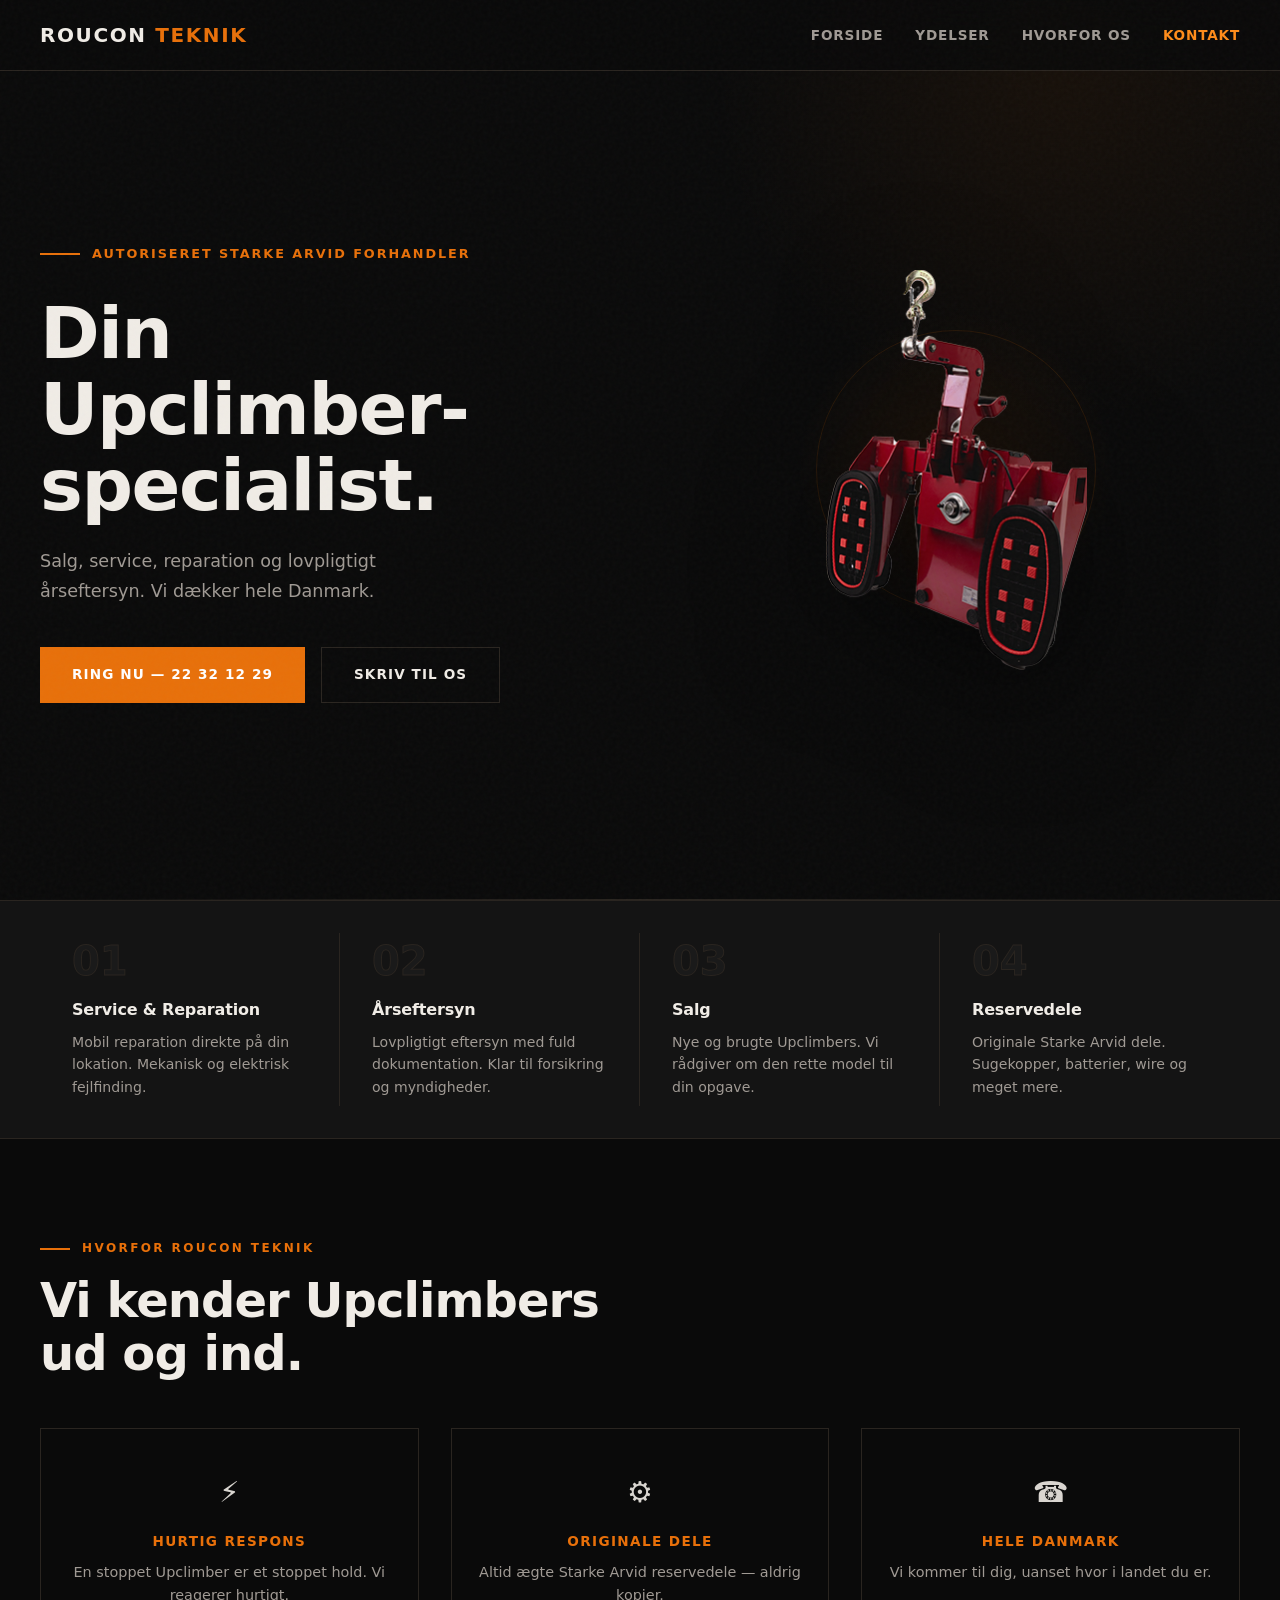
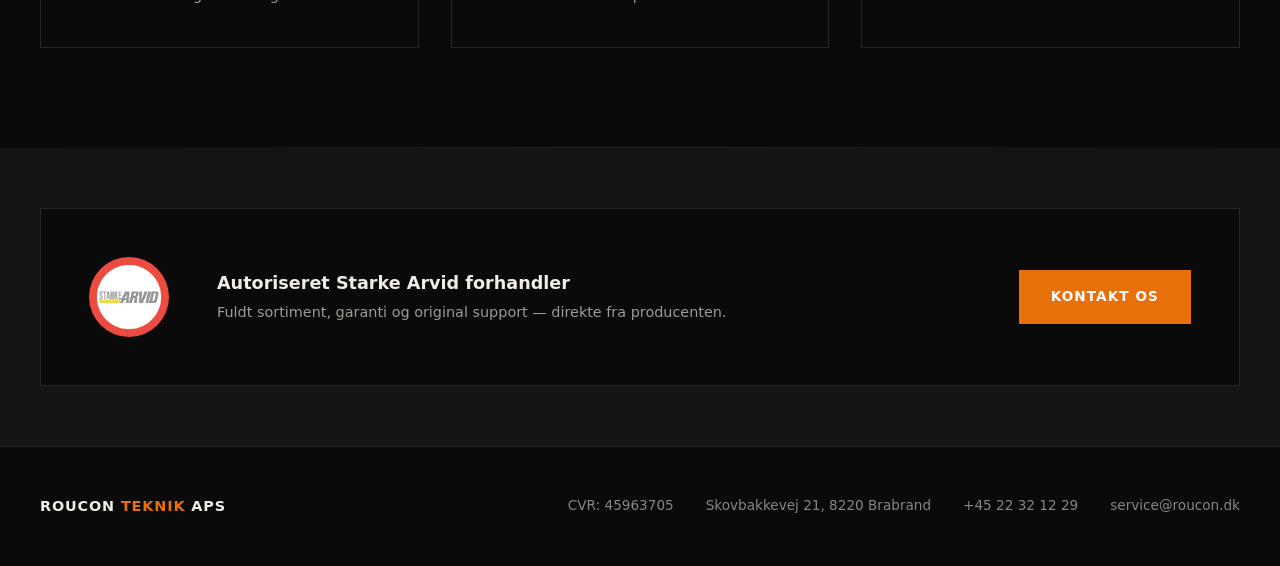
==== upclimber.html @ 73e881cd "feat(various): better nav, and section image separators, new upclimber page" ====
<!DOCTYPE html>
<html lang="da">
<head>
    <meta charset="UTF-8">
    <meta name="viewport" content="width=device-width, initial-scale=1.0">
    <title>Upclimber — Salg, Service & Reparation | Roucon Teknik ApS</title>
    <meta name="description" content="Roucon Teknik ApS — Autoriseret Starke Arvid forhandler. Salg, service, reparation og lovpligtigt årseftersyn af Upclimbers i hele Danmark.">
    <meta property="og:title" content="Upclimber — Roucon Teknik ApS">
    <meta property="og:description" content="Salg, service, reparation og årseftersyn af Upclimbers. Autoriseret Starke Arvid forhandler.">
    <meta property="og:type" content="website">
    <link rel="icon" href="data:image/svg+xml,<svg xmlns='http://www.w3.org/2000/svg' viewBox='0 0 100 100'><text y='.9em' font-size='90'>🔧</text></svg>">
    <link rel="stylesheet" href="styles.css">
</head>
<body class="page-upclimber">

    <!-- NAVIGATION -->
    <nav>
        <div class="nav-inner">
            <a href="index.html" class="nav-logo">ROUCON <span>TEKNIK</span></a>
            <ul class="nav-links" id="navLinks">
                <li><a href="index.html">Forside</a></li>
                <li><a href="#ydelser">Ydelser</a></li>
                <li><a href="#hvorfor">Hvorfor os</a></li>
                <li><a href="#contact">Kontakt</a></li>
            </ul>
            <button class="nav-toggle" id="navToggle" aria-label="Menu">
                <span></span>
                <span></span>
                <span></span>
            </button>
        </div>
    </nav>

    <main>

        <!-- SPLIT HERO -->
        <section class="uc-hero">
            <div class="uc-hero-inner">
                <div class="uc-hero-text">
                    <div class="hero-tag">Autoriseret Starke Arvid forhandler</div>
                    <h1>Din Upclimber-<span class="line-accent">specialist.</span></h1>
                    <p class="uc-hero-desc">
                        Salg, service, reparation og lovpligtigt årseftersyn. Vi dækker hele Danmark.
                    </p>
                    <div class="hero-cta-group">
                        <a href="tel:+4522321229" class="btn btn-primary">Ring nu — 22 32 12 29</a>
                        <a href="mailto:service@roucon.dk" class="btn btn-outline">Skriv til os</a>
                    </div>
                </div>
                <div class="uc-hero-visual">
                    <div class="uc-hero-img-wrap">
                        <img src="img/upclimber.png" alt="Starke Arvid Upclimber" class="uc-hero-img">
                    </div>
                </div>
            </div>
        </section>

        <!-- SERVICE PILLARS — horizontal strip -->
        <section class="uc-pillars" id="ydelser">
            <div class="uc-pillars-inner">
                <div class="uc-pillar">
                    <div class="uc-pillar-number">01</div>
                    <h3>Service & Reparation</h3>
                    <p>Mobil reparation direkte på din lokation. Mekanisk og elektrisk fejlfinding.</p>
                </div>
                <div class="uc-pillar">
                    <div class="uc-pillar-number">02</div>
                    <h3>Årseftersyn</h3>
                    <p>Lovpligtigt eftersyn med fuld dokumentation. Klar til forsikring og myndigheder.</p>
                </div>
                <div class="uc-pillar">
                    <div class="uc-pillar-number">03</div>
                    <h3>Salg</h3>
                    <p>Nye og brugte Upclimbers. Vi rådgiver om den rette model til din opgave.</p>
                </div>
                <div class="uc-pillar">
                    <div class="uc-pillar-number">04</div>
                    <h3>Reservedele</h3>
                    <p>Originale Starke Arvid dele. Sugekopper, batterier, wire og meget mere.</p>
                </div>
            </div>
        </section>

        <!-- WHY US — compact -->
        <section class="uc-why" id="hvorfor">
            <div class="section-inner">
                <div class="section-label">Hvorfor Roucon Teknik</div>
                <h2 class="section-title">Vi kender Upclimbers<br>ud og ind.</h2>
                <div class="uc-why-grid">
                    <div class="uc-why-item">
                        <div class="uc-why-icon">&#9889;</div>
                        <h4>Hurtig respons</h4>
                        <p>En stoppet Upclimber er et stoppet hold. Vi reagerer hurtigt.</p>
                    </div>
                    <div class="uc-why-item">
                        <div class="uc-why-icon">&#9881;</div>
                        <h4>Originale dele</h4>
                        <p>Altid ægte Starke Arvid reservedele — aldrig kopier.</p>
                    </div>
                    <div class="uc-why-item">
                        <div class="uc-why-icon">&#9742;</div>
                        <h4>Hele Danmark</h4>
                        <p>Vi kommer til dig, uanset hvor i landet du er.</p>
                    </div>
                </div>
            </div>
        </section>

        <!-- PARTNER BANNER -->
        <section class="uc-partner-banner" id="contact">
            <div class="uc-partner-banner-inner">
                <img src="img/starke-avid-logo-round.png" alt="Starke Arvid logo" class="uc-partner-banner-logo">
                <div class="uc-partner-banner-text">
                    <h3>Autoriseret Starke Arvid forhandler</h3>
                    <p>Fuldt sortiment, garanti og original support — direkte fra producenten.</p>
                </div>
                <a href="tel:+4522321229" class="btn btn-primary">Kontakt os</a>
            </div>
        </section>

    </main>

    <!-- STICKY CTA BAR (mobile) -->
    <div class="uc-sticky-cta">
        <a href="tel:+4522321229" class="btn btn-primary">Ring +45 22 32 12 29</a>
    </div>

    <!-- FOOTER -->
    <footer>
        <div class="footer-inner">
            <div class="footer-brand">Roucon<span> Teknik</span> ApS</div>
            <div class="footer-info">
                <span>CVR: 45963705</span>
                <span>Skovbakkevej 21, 8220 Brabrand</span>
                <a href="tel:+4522321229">+45 22 32 12 29</a>
                <a href="mailto:service@roucon.dk">service@roucon.dk</a>
            </div>
        </div>
    </footer>

    <script src="nav.js"></script>

</body>
</html>
---- styles.css ----
*, *::before, *::after {
    margin: 0;
    padding: 0;
    box-sizing: border-box;
}

:focus:not(:focus-visible) {
    outline: none;
}

:root {
    --bg-dark: #0a0a0a;
    --bg-card: #141414;
    --bg-elevated: #1a1a1a;
    --accent: #e8700a;
    --accent-bright: #ff8c1a;
    --text-primary: #f0ece6;
    --text-secondary: #a09a94;
    --text-muted: #8a8580;
    --border: #2a2520;
    --font-body: 'Segoe UI', system-ui, -apple-system, sans-serif;
}

html {
    scroll-behavior: smooth;
}

body {
    font-family: var(--font-body);
    background-color: var(--bg-dark);
    color: var(--text-primary);
    line-height: 1.6;
    overflow-x: hidden;
    caret-color: transparent;
}

/* === NOISE TEXTURE OVERLAY === */
body::before {
    content: '';
    position: fixed;
    top: 0;
    left: 0;
    width: 100%;
    height: 100%;
    opacity: 0.03;
    background-image: url("data:image/svg+xml,%3Csvg viewBox='0 0 256 256' xmlns='http://www.w3.org/2000/svg'%3E%3Cfilter id='noise'%3E%3CfeTurbulence type='fractalNoise' baseFrequency='0.9' numOctaves='4' stitchTiles='stitch'/%3E%3C/filter%3E%3Crect width='100%25' height='100%25' filter='url(%23noise)'/%3E%3C/svg%3E");
    pointer-events: none;
    z-index: 9999;
}

/* === NAVIGATION === */
nav {
    position: fixed;
    top: 0;
    left: 0;
    right: 0;
    z-index: 1000;
    background: rgba(10, 10, 10, 0.85);
    backdrop-filter: blur(20px);
    border-bottom: 1px solid var(--border);
    padding: 0 2rem;
}

.nav-inner {
    max-width: 1200px;
    margin: 0 auto;
    display: flex;
    align-items: center;
    justify-content: space-between;
    height: 70px;
}

.nav-logo {
    font-size: 1.25rem;
    font-weight: 800;
    letter-spacing: 0.08em;
    text-transform: uppercase;
    color: var(--text-primary);
    text-decoration: none;
}

.nav-logo span {
    color: var(--accent);
}

.nav-links {
    display: flex;
    gap: 2rem;
    list-style: none;
}

.nav-links a {
    color: var(--text-secondary);
    text-decoration: none;
    font-size: 0.85rem;
    font-weight: 600;
    letter-spacing: 0.06em;
    text-transform: uppercase;
    transition: color 0.3s;
}

.nav-links a:hover,
.nav-links a.active {
    color: var(--accent-bright);
}

.nav-pill {
    background: rgba(232, 112, 10, 0.12);
    color: var(--accent-bright) !important;
    padding: 0.35rem 0.9rem;
    border-radius: 100px;
    transition: background 0.3s, color 0.3s;
}

.nav-pill:hover {
    background: rgba(232, 112, 10, 0.25);
}

.nav-toggle {
    display: none;
    background: none;
    border: none;
    cursor: pointer;
    padding: 0.5rem;
}

.nav-toggle span {
    display: block;
    width: 24px;
    height: 2px;
    background: var(--text-primary);
    margin: 6px 0;
    transition: 0.3s;
    transform-origin: center;
}

.nav-toggle.active span:nth-child(1) {
    transform: translateY(8px) rotate(45deg);
}

.nav-toggle.active span:nth-child(2) {
    opacity: 0;
}

.nav-toggle.active span:nth-child(3) {
    transform: translateY(-8px) rotate(-45deg);
}

/* === HERO === */
.hero {
    min-height: 100vh;
    display: flex;
    align-items: center;
    position: relative;
    padding: 120px 2rem 80px;
    overflow: hidden;
}

.hero::before {
    content: '';
    position: absolute;
    top: -50%;
    right: -20%;
    width: 800px;
    height: 800px;
    background: radial-gradient(circle, rgba(232, 112, 10, 0.08) 0%, transparent 70%);
    pointer-events: none;
}

.hero::after {
    content: '';
    position: absolute;
    bottom: 0;
    left: 0;
    right: 0;
    height: 1px;
    background: linear-gradient(90deg, transparent, var(--border), transparent);
}

.hero-inner {
    max-width: 1200px;
    margin: 0 auto;
    width: 100%;
}

/* === HERO BAR (full-bleed divider) === */
.hero-bar {
    height: 120px;
    overflow: hidden;
    position: relative;
}

.hero-bar::before,
.hero-bar::after {
    content: '';
    position: absolute;
    left: 0;
    right: 0;
    height: 1px;
    background: linear-gradient(90deg, transparent, var(--border), transparent);
    z-index: 1;
}

.hero-bar::before { top: 0; }
.hero-bar::after { bottom: 0; }

.hero-bar img {
    width: 100%;
    height: 100%;
    object-fit: cover;
    object-position: center 50%;
    display: block;
    filter: saturate(0.5) contrast(1.1) brightness(0.7);
}

.hero-tag {
    display: inline-flex;
    align-items: center;
    gap: 0.75rem;
    font-size: 0.8rem;
    font-weight: 700;
    letter-spacing: 0.15em;
    text-transform: uppercase;
    color: var(--accent);
    margin-bottom: 2rem;
}

.hero-tag::before {
    content: '';
    display: block;
    width: 40px;
    height: 2px;
    background: var(--accent);
}

.hero h1 {
    font-size: clamp(2.8rem, 7vw, 5.5rem);
    font-weight: 900;
    line-height: 1.05;
    letter-spacing: -0.02em;
    margin-bottom: 1.5rem;
    max-width: 900px;
}

.hero h1 .line-accent {
    color: var(--accent);
    display: block;
}

.hero-desc {
    font-size: 1.15rem;
    color: var(--text-secondary);
    max-width: 560px;
    margin-bottom: 2.5rem;
    line-height: 1.7;
}

.hero-cta-group {
    display: flex;
    gap: 1rem;
    flex-wrap: wrap;
}

/* === BUTTONS === */
.btn {
    display: inline-flex;
    align-items: center;
    gap: 0.5rem;
    padding: 1rem 2rem;
    font-size: 0.85rem;
    font-weight: 700;
    letter-spacing: 0.08em;
    text-transform: uppercase;
    text-decoration: none;
    border: none;
    cursor: pointer;
    transition: all 0.3s;
}

.btn-primary {
    background: var(--accent);
    color: #fff;
}

.btn-primary:hover {
    background: var(--accent-bright);
    transform: translateY(-2px);
    box-shadow: 0 8px 30px rgba(232, 112, 10, 0.3);
}

.btn-outline {
    background: transparent;
    color: var(--text-primary);
    border: 1px solid var(--border);
}

.btn-outline:hover {
    border-color: var(--accent);
    color: var(--accent-bright);
}

/* === HERO STATS (index) === */
.hero-stats {
    display: flex;
    gap: 3rem;
    margin-top: 4rem;
    padding-top: 3rem;
    border-top: 1px solid var(--border);
}

.hero-stat-number {
    font-size: 2rem;
    font-weight: 900;
    color: var(--accent);
    display: block;
}

.hero-stat-label {
    font-size: 0.8rem;
    color: var(--text-muted);
    text-transform: uppercase;
    letter-spacing: 0.08em;
    font-weight: 600;
}

/* === PARTNER BADGE (upclimber) === */
.partner-badge {
    margin-top: 3rem;
    padding-top: 2rem;
    border-top: 1px solid var(--border);
}

.partner-badge-label {
    font-size: 0.7rem;
    font-weight: 700;
    letter-spacing: 0.15em;
    text-transform: uppercase;
    color: var(--text-muted);
    margin-bottom: 0.75rem;
}

.partner-badge img {
    width: 120px;
    height: auto;
    mix-blend-mode: multiply;
    opacity: 0.85;
    filter: brightness(1.8) contrast(0.9);
}

/* === SECTION SHARED === */
section {
    padding: 100px 2rem;
    position: relative;
}

section::after {
    content: '';
    position: absolute;
    bottom: 0;
    left: 0;
    right: 0;
    height: 1px;
    background: linear-gradient(90deg, transparent, var(--border), transparent);
}

.section-inner {
    max-width: 1200px;
    margin: 0 auto;
}

.section-label {
    font-size: 0.75rem;
    font-weight: 700;
    letter-spacing: 0.2em;
    text-transform: uppercase;
    color: var(--accent);
    margin-bottom: 1rem;
    display: flex;
    align-items: center;
    gap: 0.75rem;
}

.section-label::before {
    content: '';
    width: 30px;
    height: 2px;
    background: var(--accent);
}

.section-title {
    font-size: clamp(2rem, 4vw, 3rem);
    font-weight: 900;
    line-height: 1.1;
    margin-bottom: 1.5rem;
    letter-spacing: -0.02em;
}

.section-desc {
    color: var(--text-secondary);
    max-width: 600px;
    font-size: 1.05rem;
    line-height: 1.7;
}

.section-cta {
    margin-top: 2.5rem;
}

/* === ALT BACKGROUND === */
.alt-bg {
    background: var(--bg-card);
}

/* === OM OS (index) === */
.about {
    background: var(--bg-card);
}

.about-grid {
    display: grid;
    grid-template-columns: 1fr 1fr;
    gap: 4rem;
    margin-top: 3rem;
    align-items: start;
}

.about-text p {
    color: var(--text-secondary);
    margin-bottom: 1.25rem;
    line-height: 1.8;
    font-size: 1.05rem;
}

.about-text strong {
    color: var(--text-primary);
}

.about-highlights {
    display: flex;
    flex-direction: column;
    gap: 1.5rem;
}

.about-highlight {
    background: var(--bg-dark);
    border: 1px solid var(--border);
    padding: 1.75rem;
    position: relative;
    overflow: hidden;
}

.about-highlight::before {
    content: '';
    position: absolute;
    left: 0;
    top: 0;
    bottom: 0;
    width: 3px;
    background: var(--accent);
}

.about-highlight-title {
    font-size: 0.8rem;
    font-weight: 700;
    text-transform: uppercase;
    letter-spacing: 0.1em;
    color: var(--accent);
    margin-bottom: 0.5rem;
}

.about-highlight p {
    color: var(--text-secondary);
    font-size: 0.95rem;
    line-height: 1.6;
}

/* === YDELSER (index) === */
.services-grid {
    display: grid;
    grid-template-columns: repeat(2, 1fr);
    gap: 1.5rem;
    margin-top: 3rem;
}

.service-card {
    background: var(--bg-card);
    border: 1px solid var(--border);
    padding: 2.5rem;
    position: relative;
    overflow: hidden;
    transition: all 0.4s;
}

.service-card:hover {
    border-color: var(--accent);
    transform: translateY(-4px);
    box-shadow: 0 20px 60px rgba(0, 0, 0, 0.4);
}

.service-card::after {
    content: '';
    position: absolute;
    top: 0;
    left: 0;
    right: 0;
    height: 3px;
    background: linear-gradient(90deg, var(--accent), transparent);
    opacity: 0;
    transition: opacity 0.4s;
}

.service-card:hover::after {
    opacity: 1;
}

.service-number {
    font-size: 4rem;
    font-weight: 900;
    color: var(--bg-elevated);
    line-height: 1;
    margin-bottom: 1rem;
    -webkit-text-stroke: 1px var(--border);
}

.service-card:hover .service-number {
    -webkit-text-stroke: 1px var(--accent);
    color: rgba(232, 112, 10, 0.05);
}

.service-title {
    font-size: 1.35rem;
    font-weight: 800;
    margin-bottom: 0.75rem;
    letter-spacing: -0.01em;
}

.service-desc {
    color: var(--text-secondary);
    line-height: 1.7;
    font-size: 0.95rem;
}

.service-card-upclimber {
    grid-column: 1 / -1;
    display: flex;
    align-items: center;
    gap: 2.5rem;
}

.service-card-upclimber-text {
    flex: 1;
}

.service-card-upclimber-img {
    flex-shrink: 0;
    width: 275px;
    position: relative;
    display: flex;
    align-items: center;
    justify-content: center;
    align-self: stretch;
}

.service-card-upclimber-img::before {
    content: '';
    position: absolute;
    width: 200px;
    height: 200px;
    border-radius: 50%;
    background: radial-gradient(circle, rgba(232, 112, 10, 0.15) 0%, transparent 70%);
    top: 50%;
    left: 50%;
    transform: translate(-50%, -50%);
    pointer-events: none;
}

.service-card-upclimber-img img {
    max-width: 100%;
    max-height: 180px;
    object-fit: contain;
    filter: drop-shadow(0 20px 40px rgba(0, 0, 0, 0.5));
    transform: translateY(-10px);
    transition: transform 0.5s ease, filter 0.5s ease;
}

.service-card-upclimber:hover .service-card-upclimber-img img {
    transform: translateY(-20px) scale(1.05);
    filter: drop-shadow(0 30px 50px rgba(0, 0, 0, 0.6)) drop-shadow(0 0 20px rgba(232, 112, 10, 0.15));
}

.service-link {
    display: inline-block;
    margin-top: 1rem;
    font-size: 0.8rem;
    font-weight: 700;
    letter-spacing: 0.08em;
    text-transform: uppercase;
    color: var(--accent);
    text-decoration: none;
    transition: color 0.3s;
}

.service-link:hover {
    color: var(--accent-bright);
}

/* === HIGHLIGHT CARDS (upclimber) === */
.highlights {
    display: flex;
    flex-direction: column;
    gap: 1.5rem;
    margin-top: 3rem;
}

.highlight-card {
    background: var(--bg-dark);
    border: 1px solid var(--border);
    padding: 1.75rem;
    position: relative;
    overflow: hidden;
}

.alt-bg .highlight-card {
    background: var(--bg-elevated);
}

.highlight-card::before {
    content: '';
    position: absolute;
    left: 0;
    top: 0;
    bottom: 0;
    width: 3px;
    background: var(--accent);
}

.highlight-title {
    font-size: 0.8rem;
    font-weight: 700;
    text-transform: uppercase;
    letter-spacing: 0.1em;
    color: var(--accent);
    margin-bottom: 0.5rem;
}

.highlight-card p {
    color: var(--text-secondary);
    font-size: 0.95rem;
    line-height: 1.6;
}

.highlights-grid {
    display: grid;
    grid-template-columns: repeat(2, 1fr);
    gap: 1.5rem;
    margin-top: 3rem;
}

.highlights-grid .highlight-card {
    background: var(--bg-card);
}

.alt-bg .highlights-grid .highlight-card {
    background: var(--bg-elevated);
}

/* === KONTAKT === */
.contact {
    background: var(--bg-card);
}

.contact-grid {
    display: grid;
    grid-template-columns: 1fr 1fr;
    gap: 4rem;
    margin-top: 3rem;
}

.contact-info {
    display: flex;
    flex-direction: column;
    gap: 2rem;
}

.contact-item {
    display: flex;
    align-items: flex-start;
    gap: 1rem;
}

.contact-icon {
    width: 48px;
    height: 48px;
    background: var(--bg-dark);
    border: 1px solid var(--border);
    display: flex;
    align-items: center;
    justify-content: center;
    flex-shrink: 0;
    font-size: 1.1rem;
}

.contact-item-label {
    font-size: 0.75rem;
    font-weight: 700;
    text-transform: uppercase;
    letter-spacing: 0.1em;
    color: var(--text-muted);
    margin-bottom: 0.25rem;
}

.contact-item-value {
    color: var(--text-primary);
    font-size: 1rem;
    font-weight: 600;
}

.contact-item-value a {
    color: var(--text-primary);
    text-decoration: none;
    transition: color 0.3s;
}

.contact-item-value a:hover {
    color: var(--accent-bright);
}

.copy-btn {
    display: inline-flex;
    align-items: center;
    justify-content: center;
    padding: 0.25rem 0.6rem;
    background: var(--bg-dark);
    border: 1px solid var(--border);
    color: var(--text-muted);
    cursor: pointer;
    font-size: 0.75rem;
    font-weight: 600;
    margin-left: 0.5rem;
    vertical-align: middle;
    transition: all 0.3s;
}

.copy-btn:hover {
    border-color: var(--accent);
    color: var(--accent);
}

.copy-btn.copied {
    border-color: #4caf50;
    color: #4caf50;
}

.contact-cta {
    background: var(--bg-dark);
    border: 1px solid var(--border);
    padding: 2.5rem;
    display: flex;
    flex-direction: column;
    justify-content: center;
}

.contact-cta h3 {
    font-size: 1.5rem;
    font-weight: 800;
    margin-bottom: 1rem;
}

.contact-cta p {
    color: var(--text-secondary);
    line-height: 1.7;
    margin-bottom: 2rem;
}

.contact-cta .btn {
    align-self: flex-start;
}

/* === FOOTER === */
footer {
    padding: 3rem 2rem;
    border-top: 1px solid var(--border);
    background: var(--bg-dark);
}

.footer-inner {
    max-width: 1200px;
    margin: 0 auto;
    display: flex;
    align-items: center;
    justify-content: space-between;
    flex-wrap: wrap;
    gap: 1rem;
}

.footer-brand {
    font-size: 0.9rem;
    font-weight: 700;
    letter-spacing: 0.06em;
    text-transform: uppercase;
}

.footer-brand span {
    color: var(--accent);
}

.footer-info {
    color: var(--text-muted);
    font-size: 0.85rem;
    display: flex;
    gap: 2rem;
    flex-wrap: wrap;
}

.footer-info a {
    color: var(--text-muted);
    text-decoration: none;
    transition: color 0.3s;
}

.footer-info a:hover {
    color: var(--accent);
}

/* === UPCLIMBER PAGE === */

/* Split hero */
.uc-hero {
    min-height: 100vh;
    display: flex;
    align-items: center;
    padding: 120px 2rem 80px;
    overflow: hidden;
}

.uc-hero::before {
    content: '';
    position: absolute;
    top: -30%;
    right: -10%;
    width: 700px;
    height: 700px;
    background: radial-gradient(circle, rgba(232, 112, 10, 0.06) 0%, transparent 70%);
    pointer-events: none;
}

.uc-hero-inner {
    max-width: 1200px;
    margin: 0 auto;
    width: 100%;
    display: grid;
    grid-template-columns: 1fr 1fr;
    gap: 4rem;
    align-items: center;
}

.uc-hero-partner {
    display: inline-flex;
    align-items: center;
    gap: 1rem;
    margin-bottom: 2rem;
    background: var(--bg-card);
    border: 1px solid var(--border);
    padding: 0.5rem 1.25rem 0.5rem 0.5rem;
    border-radius: 50px;
}

.uc-hero-partner-logo {
    width: 72px;
    height: 72px;
    border-radius: 50%;
    object-fit: cover;
    flex-shrink: 0;
}

.uc-hero-partner-text {
    display: flex;
    flex-direction: column;
}

.uc-hero-partner-name {
    font-size: 0.85rem;
    font-weight: 800;
    color: var(--text-primary);
    line-height: 1.2;
}

.uc-hero-partner-label {
    font-size: 0.65rem;
    font-weight: 700;
    letter-spacing: 0.12em;
    text-transform: uppercase;
    color: var(--text-muted);
}

.uc-hero h1 {
    font-size: clamp(2.5rem, 6vw, 4.5rem);
    font-weight: 900;
    line-height: 1.05;
    letter-spacing: -0.02em;
    margin-bottom: 1.5rem;
}

.uc-hero-desc {
    font-size: 1.1rem;
    color: var(--text-secondary);
    max-width: 440px;
    margin-bottom: 2.5rem;
    line-height: 1.7;
}

.uc-hero-visual {
    display: flex;
    align-items: center;
    justify-content: center;
}

.uc-hero-img-wrap {
    position: relative;
    display: flex;
    align-items: center;
    justify-content: center;
}

.uc-hero-img-wrap::before {
    content: '';
    position: absolute;
    width: 320px;
    height: 320px;
    border-radius: 50%;
    background: radial-gradient(circle, rgba(232, 112, 10, 0.1) 0%, transparent 70%);
    pointer-events: none;
}

.uc-hero-img-wrap::after {
    content: '';
    position: absolute;
    width: 280px;
    height: 280px;
    border: 1px solid rgba(232, 112, 10, 0.12);
    border-radius: 50%;
    pointer-events: none;
}

.uc-hero-img {
    max-height: 400px;
    width: auto;
    filter: drop-shadow(0 30px 60px rgba(0, 0, 0, 0.6));
    position: relative;
    z-index: 1;
    animation: uc-float 4s ease-in-out infinite;
}

@keyframes uc-float {
    0%, 100% { transform: translateY(0); }
    50% { transform: translateY(-12px); }
}

/* Pillars strip */
.uc-pillars {
    background: var(--bg-card);
    padding: 0;
    border-top: 1px solid var(--border);
    border-bottom: 1px solid var(--border);
}

.uc-pillars::after {
    display: none;
}

.uc-pillars-inner {
    max-width: 1200px;
    margin: 0 auto;
    display: grid;
    grid-template-columns: repeat(4, 1fr);
}

.uc-pillar {
    padding: 2.5rem 2rem;
    position: relative;
}

.uc-pillar:not(:last-child)::after {
    content: '';
    position: absolute;
    right: 0;
    top: 2rem;
    bottom: 2rem;
    width: 1px;
    background: var(--border);
}

.uc-pillar-number {
    font-size: 2.5rem;
    font-weight: 900;
    color: var(--bg-elevated);
    -webkit-text-stroke: 1px var(--border);
    line-height: 1;
    margin-bottom: 1rem;
    transition: all 0.3s;
}

.uc-pillar:hover .uc-pillar-number {
    -webkit-text-stroke: 1px var(--accent);
    color: rgba(232, 112, 10, 0.05);
}

.uc-pillar h3 {
    font-size: 1rem;
    font-weight: 800;
    margin-bottom: 0.5rem;
    letter-spacing: -0.01em;
}

.uc-pillar p {
    color: var(--text-secondary);
    font-size: 0.88rem;
    line-height: 1.6;
}

/* Why us */
.uc-why {
    background: var(--bg-dark);
}

.uc-why-grid {
    display: grid;
    grid-template-columns: repeat(3, 1fr);
    gap: 2rem;
    margin-top: 3rem;
}

.uc-why-item {
    text-align: center;
    padding: 2.5rem 1.5rem;
    border: 1px solid var(--border);
    transition: all 0.4s;
}

.uc-why-item:hover {
    border-color: var(--accent);
    transform: translateY(-4px);
    box-shadow: 0 20px 60px rgba(0, 0, 0, 0.4);
}

.uc-why-icon {
    font-size: 1.8rem;
    margin-bottom: 1rem;
    opacity: 0.9;
}

.uc-why-item h4 {
    font-size: 0.85rem;
    font-weight: 700;
    text-transform: uppercase;
    letter-spacing: 0.1em;
    color: var(--accent);
    margin-bottom: 0.5rem;
}

.uc-why-item p {
    color: var(--text-secondary);
    font-size: 0.9rem;
    line-height: 1.6;
}

/* Partner banner */
.uc-partner-banner {
    background: var(--bg-card);
    padding: 60px 2rem;
}

.uc-partner-banner::after {
    display: none;
}

.uc-partner-banner-inner {
    max-width: 1200px;
    margin: 0 auto;
    display: flex;
    align-items: center;
    gap: 3rem;
    background: var(--bg-dark);
    border: 1px solid var(--border);
    padding: 3rem;
}

.uc-partner-banner-logo {
    width: 80px;
    height: 80px;
    border-radius: 50%;
    object-fit: cover;
    flex-shrink: 0;
}

.uc-partner-banner-text {
    flex: 1;
}

.uc-partner-banner-text h3 {
    font-size: 1.1rem;
    font-weight: 800;
    margin-bottom: 0.25rem;
}

.uc-partner-banner-text p {
    color: var(--text-secondary);
    font-size: 0.9rem;
}

.uc-partner-banner .btn {
    flex-shrink: 0;
}

/* Sticky CTA (mobile only) */
.uc-sticky-cta {
    display: none;
}

/* === RESPONSIVE === */
@media (max-width: 900px) {
    .about-grid,
    .contact-grid {
        grid-template-columns: 1fr;
        gap: 2.5rem;
    }

    .services-grid,
    .highlights-grid {
        grid-template-columns: 1fr;
    }

    .hero-bar {
        height: 90px;
    }

    .hero-stats {
        gap: 2rem;
    }

    .uc-hero-inner {
        grid-template-columns: 1fr;
        text-align: center;
    }

    .uc-hero-partner {
        justify-content: center;
    }

    .uc-hero-desc {
        margin-left: auto;
        margin-right: auto;
    }

    .uc-hero .hero-cta-group {
        justify-content: center;
    }

    .uc-pillars-inner {
        grid-template-columns: repeat(2, 1fr);
    }

    .uc-pillar:nth-child(2)::after {
        display: none;
    }

    .uc-why-grid {
        grid-template-columns: 1fr;
    }

    .uc-partner-banner-inner {
        flex-direction: column;
        text-align: center;
    }
}

@media (max-width: 700px) {
    .nav-links {
        display: none;
        position: absolute;
        top: 70px;
        left: 0;
        right: 0;
        background: rgba(10, 10, 10, 0.97);
        flex-direction: column;
        padding: 1.5rem 2rem;
        gap: 1rem;
        border-bottom: 1px solid var(--border);
    }

    .nav-links.active {
        display: flex;
    }

    .nav-toggle {
        display: block;
    }

    .hero {
        padding: 120px 1.5rem 60px;
    }

    .hero h1 {
        font-size: 2.2rem;
    }

    .hero-bar {
        height: 70px;
    }

    .hero-stats {
        flex-direction: column;
        gap: 1.5rem;
    }

    section {
        padding: 70px 1.5rem;
    }

    .service-card {
        padding: 1.75rem;
    }

    .service-card-upclimber-img {
        display: none;
    }

    .service-number {
        font-size: 3rem;
    }

    .contact-cta {
        padding: 1.75rem;
    }

    .footer-inner {
        flex-direction: column;
        text-align: center;
    }

    .footer-info {
        flex-direction: column;
        gap: 0.5rem;
    }

    /* Upclimber responsive */
    .uc-hero-inner {
        grid-template-columns: 1fr;
        text-align: center;
        gap: 2rem;
    }

    .uc-hero-partner {
        justify-content: center;
    }

    .uc-hero-desc {
        margin-left: auto;
        margin-right: auto;
    }

    .uc-hero .hero-cta-group {
        justify-content: center;
    }

    .uc-hero-img {
        max-height: 250px;
    }

    .uc-hero-img-wrap::before {
        width: 220px;
        height: 220px;
    }

    .uc-hero-img-wrap::after {
        width: 190px;
        height: 190px;
    }

    .uc-pillars-inner {
        grid-template-columns: 1fr;
    }

    .uc-pillar:not(:last-child)::after {
        right: 2rem;
        left: 2rem;
        top: auto;
        bottom: 0;
        width: auto;
        height: 1px;
    }

    .uc-why-grid {
        grid-template-columns: 1fr;
    }

    .uc-partner-banner-inner {
        flex-direction: column;
        text-align: center;
        padding: 2rem;
    }

    .uc-partner-banner-logo {
        height: 40px;
    }

    /* Sticky CTA visible on mobile */
    .page-upclimber .uc-sticky-cta {
        display: flex;
        position: fixed;
        bottom: 0;
        left: 0;
        right: 0;
        z-index: 999;
        background: rgba(10, 10, 10, 0.95);
        backdrop-filter: blur(10px);
        padding: 0.75rem 1.5rem;
        border-top: 1px solid var(--border);
        justify-content: center;
    }

    .page-upclimber .uc-sticky-cta .btn {
        width: 100%;
        justify-content: center;
    }

    .page-upclimber footer {
        padding-bottom: 5rem;
    }
}
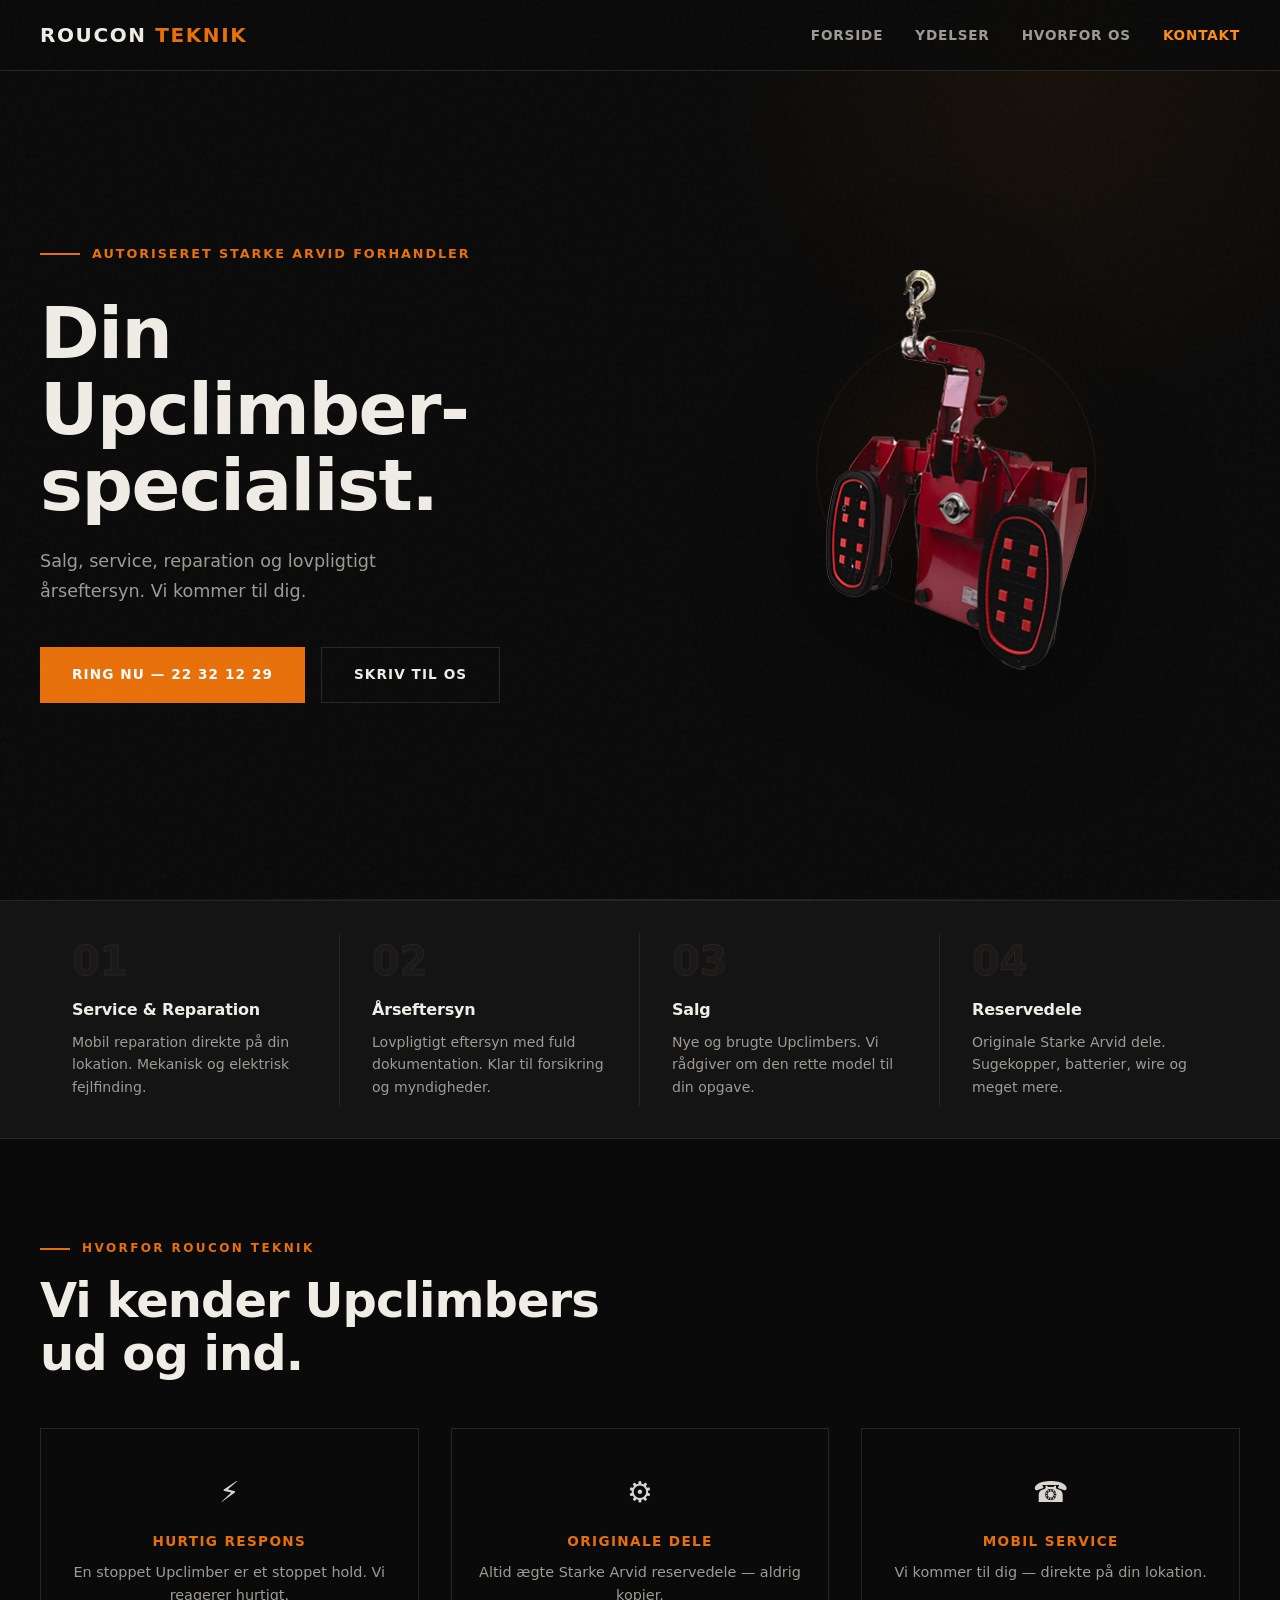
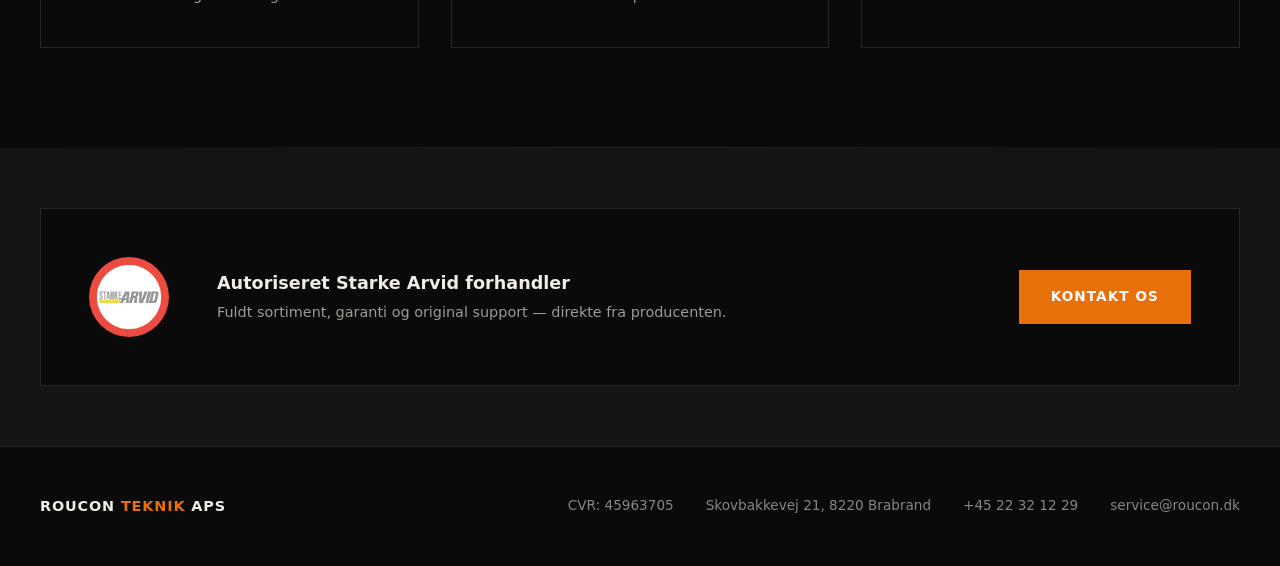
==== commit e50fc82e: "chore(text): removed mention of Denmark coverage" ====
--- a/upclimber.html
+++ b/upclimber.html
@@ -4,7 +4,7 @@
     <meta charset="UTF-8">
     <meta name="viewport" content="width=device-width, initial-scale=1.0">
     <title>Upclimber — Salg, Service & Reparation | Roucon Teknik ApS</title>
-    <meta name="description" content="Roucon Teknik ApS — Autoriseret Starke Arvid forhandler. Salg, service, reparation og lovpligtigt årseftersyn af Upclimbers i hele Danmark.">
+    <meta name="description" content="Roucon Teknik ApS — Autoriseret Starke Arvid forhandler. Salg, service, reparation og lovpligtigt årseftersyn af Upclimbers.">
     <meta property="og:title" content="Upclimber — Roucon Teknik ApS">
     <meta property="og:description" content="Salg, service, reparation og årseftersyn af Upclimbers. Autoriseret Starke Arvid forhandler.">
     <meta property="og:type" content="website">
@@ -40,7 +40,7 @@
                     <div class="hero-tag">Autoriseret Starke Arvid forhandler</div>
                     <h1>Din Upclimber-<span class="line-accent">specialist.</span></h1>
                     <p class="uc-hero-desc">
-                        Salg, service, reparation og lovpligtigt årseftersyn. Vi dækker hele Danmark.
+                        Salg, service, reparation og lovpligtigt årseftersyn. Vi kommer til dig.
                     </p>
                     <div class="hero-cta-group">
                         <a href="tel:+4522321229" class="btn btn-primary">Ring nu — 22 32 12 29</a>
@@ -99,8 +99,8 @@
                     </div>
                     <div class="uc-why-item">
                         <div class="uc-why-icon">&#9742;</div>
-                        <h4>Hele Danmark</h4>
-                        <p>Vi kommer til dig, uanset hvor i landet du er.</p>
+                        <h4>Mobil service</h4>
+                        <p>Vi kommer til dig — direkte på din lokation.</p>
                     </div>
                 </div>
             </div>
--- a/styles.css
+++ b/styles.css
@@ -323,30 +323,6 @@
     font-weight: 600;
 }
 
-/* === PARTNER BADGE (upclimber) === */
-.partner-badge {
-    margin-top: 3rem;
-    padding-top: 2rem;
-    border-top: 1px solid var(--border);
-}
-
-.partner-badge-label {
-    font-size: 0.7rem;
-    font-weight: 700;
-    letter-spacing: 0.15em;
-    text-transform: uppercase;
-    color: var(--text-muted);
-    margin-bottom: 0.75rem;
-}
-
-.partner-badge img {
-    width: 120px;
-    height: auto;
-    mix-blend-mode: multiply;
-    opacity: 0.85;
-    filter: brightness(1.8) contrast(0.9);
-}
-
 /* === SECTION SHARED === */
 section {
     padding: 100px 2rem;
@@ -400,15 +376,6 @@
     max-width: 600px;
     font-size: 1.05rem;
     line-height: 1.7;
-}
-
-.section-cta {
-    margin-top: 2.5rem;
-}
-
-/* === ALT BACKGROUND === */
-.alt-bg {
-    background: var(--bg-card);
 }
 
 /* === OM OS (index) === */
@@ -602,66 +569,6 @@
 
 .service-link:hover {
     color: var(--accent-bright);
-}
-
-/* === HIGHLIGHT CARDS (upclimber) === */
-.highlights {
-    display: flex;
-    flex-direction: column;
-    gap: 1.5rem;
-    margin-top: 3rem;
-}
-
-.highlight-card {
-    background: var(--bg-dark);
-    border: 1px solid var(--border);
-    padding: 1.75rem;
-    position: relative;
-    overflow: hidden;
-}
-
-.alt-bg .highlight-card {
-    background: var(--bg-elevated);
-}
-
-.highlight-card::before {
-    content: '';
-    position: absolute;
-    left: 0;
-    top: 0;
-    bottom: 0;
-    width: 3px;
-    background: var(--accent);
-}
-
-.highlight-title {
-    font-size: 0.8rem;
-    font-weight: 700;
-    text-transform: uppercase;
-    letter-spacing: 0.1em;
-    color: var(--accent);
-    margin-bottom: 0.5rem;
-}
-
-.highlight-card p {
-    color: var(--text-secondary);
-    font-size: 0.95rem;
-    line-height: 1.6;
-}
-
-.highlights-grid {
-    display: grid;
-    grid-template-columns: repeat(2, 1fr);
-    gap: 1.5rem;
-    margin-top: 3rem;
-}
-
-.highlights-grid .highlight-card {
-    background: var(--bg-card);
-}
-
-.alt-bg .highlights-grid .highlight-card {
-    background: var(--bg-elevated);
 }
 
 /* === KONTAKT === */
@@ -854,45 +761,6 @@
     align-items: center;
 }
 
-.uc-hero-partner {
-    display: inline-flex;
-    align-items: center;
-    gap: 1rem;
-    margin-bottom: 2rem;
-    background: var(--bg-card);
-    border: 1px solid var(--border);
-    padding: 0.5rem 1.25rem 0.5rem 0.5rem;
-    border-radius: 50px;
-}
-
-.uc-hero-partner-logo {
-    width: 72px;
-    height: 72px;
-    border-radius: 50%;
-    object-fit: cover;
-    flex-shrink: 0;
-}
-
-.uc-hero-partner-text {
-    display: flex;
-    flex-direction: column;
-}
-
-.uc-hero-partner-name {
-    font-size: 0.85rem;
-    font-weight: 800;
-    color: var(--text-primary);
-    line-height: 1.2;
-}
-
-.uc-hero-partner-label {
-    font-size: 0.65rem;
-    font-weight: 700;
-    letter-spacing: 0.12em;
-    text-transform: uppercase;
-    color: var(--text-muted);
-}
-
 .uc-hero h1 {
     font-size: clamp(2.5rem, 6vw, 4.5rem);
     font-weight: 900;
@@ -1125,8 +993,7 @@
         gap: 2.5rem;
     }
 
-    .services-grid,
-    .highlights-grid {
+    .services-grid {
         grid-template-columns: 1fr;
     }
 
@@ -1141,10 +1008,6 @@
     .uc-hero-inner {
         grid-template-columns: 1fr;
         text-align: center;
-    }
-
-    .uc-hero-partner {
-        justify-content: center;
     }
 
     .uc-hero-desc {
@@ -1250,10 +1113,6 @@
         gap: 2rem;
     }
 
-    .uc-hero-partner {
-        justify-content: center;
-    }
-
     .uc-hero-desc {
         margin-left: auto;
         margin-right: auto;
@@ -1300,9 +1159,6 @@
         padding: 2rem;
     }
 
-    .uc-partner-banner-logo {
-        height: 40px;
-    }
 
     /* Sticky CTA visible on mobile */
     .page-upclimber .uc-sticky-cta {
